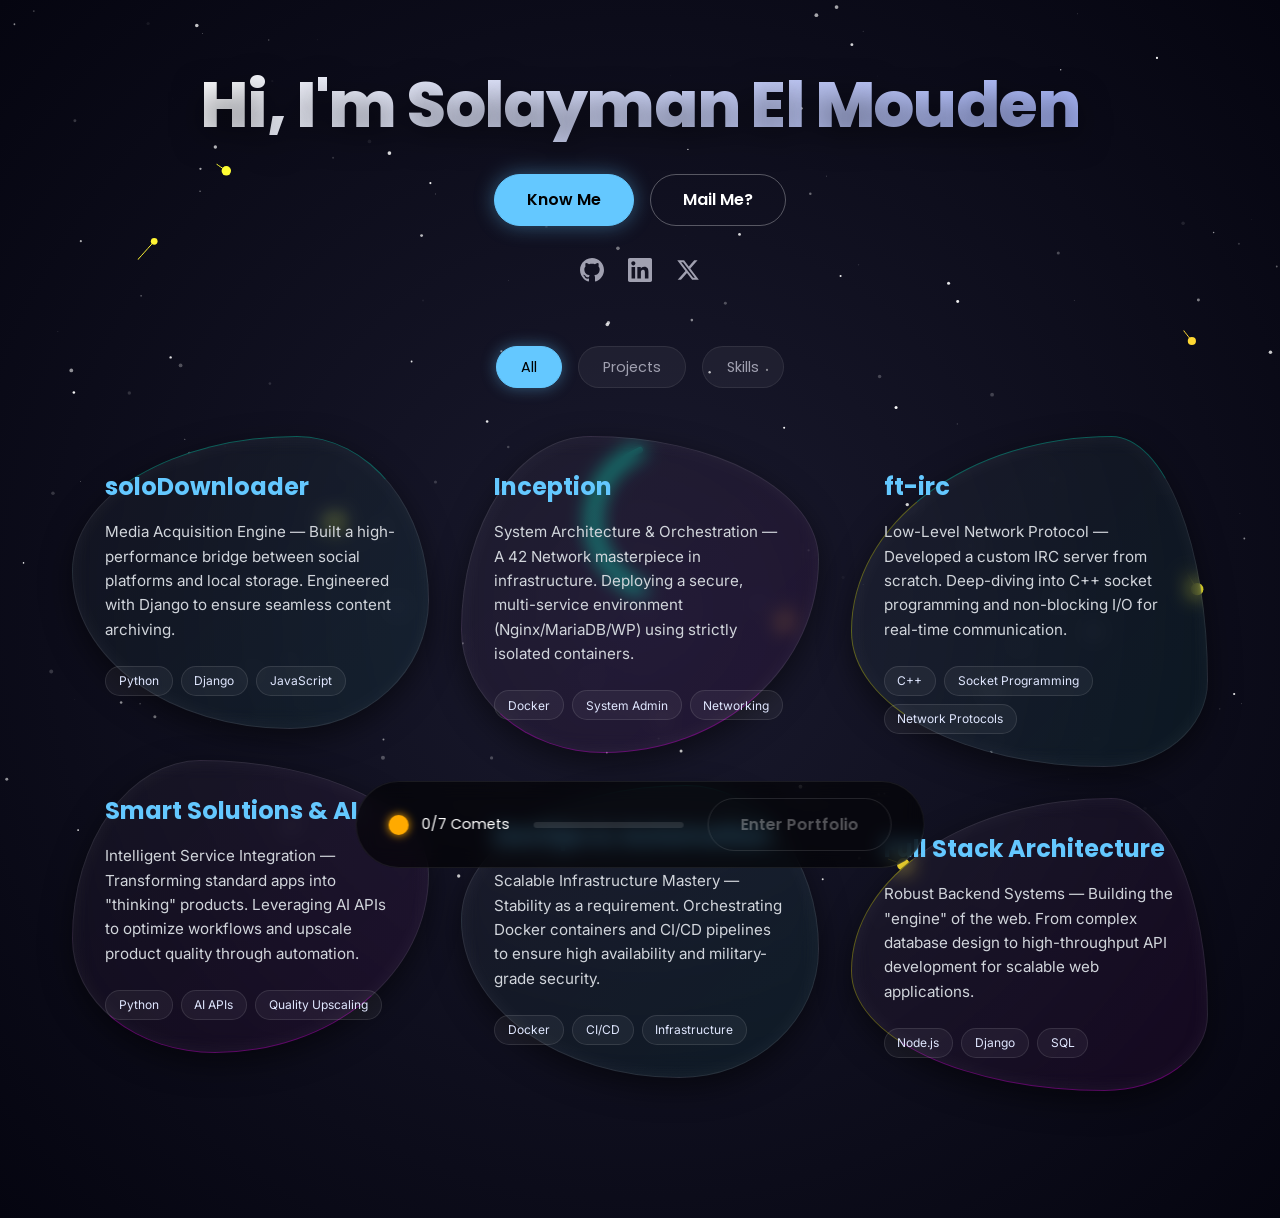
==== index.html @ d53e5908 "feat: gateway page with snake game, Web3Forms contact, and project/skill cards" ====
<!DOCTYPE html>
<html lang="en">

<head>
    <meta charset="UTF-8">
    <meta name="viewport" content="width=device-width, initial-scale=1.0">
    <title>Solacode | Creative Developer</title>
    <link rel="preconnect" href="https://fonts.googleapis.com">
    <link rel="preconnect" href="https://fonts.gstatic.com" crossorigin>
    <link
        href="https://fonts.googleapis.com/css2?family=Inter:wght@300;400;600&family=Poppins:wght@500;700;800&display=swap"
        rel="stylesheet">
    <link rel="stylesheet" href="styles.css">
</head>

<body>

    <canvas id="game-canvas"></canvas>

    <div id="ui-layer">
        <header>
            <h1>Hi, I'm Solayman El Mouden</h1>

            <div class="header-actions">
                <a href="#" class="btn btn-primary" id="know-me-btn">Know Me</a>
                <a href="#" class="btn btn-secondary" id="mail-me-btn">Mail Me?</a>
            </div>

            <div class="social-links">
                <!-- GitHub -->
                <a href="https://github.com/solacode-SC" class="social-icon" aria-label="GitHub" target="_blank"
                    rel="noopener noreferrer">
                    <svg fill="currentColor" viewBox="0 0 24 24" width="24" height="24">
                        <path
                            d="M12 0c-6.626 0-12 5.373-12 12 0 5.302 3.438 9.8 8.207 11.387.599.111.793-.261.793-.577v-2.234c-3.338.726-4.033-1.416-4.033-1.416-.546-1.387-1.333-1.756-1.333-1.756-1.089-.745.083-.729.083-.729 1.205.084 1.839 1.237 1.839 1.237 1.07 1.834 2.807 1.304 3.492.997.107-.775.418-1.305.762-1.604-2.665-.305-5.467-1.334-5.467-5.931 0-1.311.469-2.381 1.236-3.221-.124-.303-.535-1.524.117-3.176 0 0 1.008-.322 3.301 1.23.957-.266 1.983-.399 3.003-.404 1.02.005 2.047.138 3.006.404 2.291-1.552 3.297-1.23 3.297-1.23.653 1.653.242 2.874.118 3.176.77.84 1.235 1.911 1.235 3.221 0 4.609-2.807 5.624-5.479 5.921.43.372.823 1.102.823 2.222v3.293c0 .319.192.694.801.576 4.765-1.589 8.199-6.086 8.199-11.386 0-6.627-5.373-12-12-12z" />
                    </svg>
                </a>
                <!-- LinkedIn -->
                <a href="https://www.linkedin.com/in/solayman-elmouden/" class="social-icon" aria-label="LinkedIn"
                    target="_blank" rel="noopener noreferrer">
                    <svg fill="currentColor" viewBox="0 0 24 24" width="24" height="24">
                        <path
                            d="M20.447 20.452h-3.554v-5.569c0-1.328-.027-3.037-1.852-3.037-1.853 0-2.136 1.445-2.136 2.939v5.667H9.351V9h3.414v1.561h.046c.477-.9 1.637-1.85 3.37-1.85 3.601 0 4.267 2.37 4.267 5.455v6.286zM5.337 7.433c-1.144 0-2.063-.926-2.063-2.065 0-1.138.92-2.063 2.063-2.063 1.14 0 2.064.925 2.064 2.063 0 1.139-.925 2.065-2.064 2.065zm1.782 13.019H3.555V9h3.564v11.452zM22.225 0H1.771C.792 0 0 .774 0 1.729v20.542C0 23.227.792 24 1.771 24h20.451C23.2 24 24 23.227 24 22.271V1.729C24 .774 23.2 0 22.222 0h.003z" />
                    </svg>
                </a>
                <!-- Twitter / X -->
                <a href="https://x.com/solacode_SC" class="social-icon" aria-label="Twitter" target="_blank"
                    rel="noopener noreferrer">
                    <svg fill="currentColor" viewBox="0 0 24 24" width="24" height="24">
                        <path
                            d="M18.244 2.25h3.308l-7.227 8.26 8.502 11.24H16.17l-5.214-6.817L4.99 21.75H1.68l7.73-8.835L1.254 2.25H8.08l4.713 6.231zm-1.161 17.52h1.833L7.084 4.126H5.117z" />
                    </svg>
                </a>
            </div>
        </header>

        <div class="filter-container">
            <button class="filter-btn active" data-filter="all">All</button>
            <button class="filter-btn" data-filter="project">Projects</button>
            <button class="filter-btn" data-filter="skill">Skills</button>
        </div>

        <div class="grid-container" id="card-grid">
            <!-- Projects -->
            <div class="glass-card" data-category="project">
                <h3 class="card-title">soloDownloader</h3>
                <p class="card-text">Media Acquisition Engine — Built a high-performance bridge between social platforms
                    and local storage. Engineered with Django to ensure seamless content archiving.</p>
                <div class="tags">
                    <span class="tag">Python</span>
                    <span class="tag">Django</span>
                    <span class="tag">JavaScript</span>
                </div>
            </div>

            <div class="glass-card" data-category="project">
                <h3 class="card-title">Inception</h3>
                <p class="card-text">System Architecture & Orchestration — A 42 Network masterpiece in infrastructure.
                    Deploying a secure, multi-service environment (Nginx/MariaDB/WP) using strictly isolated
                    containers.</p>
                <div class="tags">
                    <span class="tag">Docker</span>
                    <span class="tag">System Admin</span>
                    <span class="tag">Networking</span>
                </div>
            </div>

            <div class="glass-card" data-category="project">
                <h3 class="card-title">ft-irc</h3>
                <p class="card-text">Low-Level Network Protocol — Developed a custom IRC server from scratch.
                    Deep-diving into C++ socket programming and non-blocking I/O for real-time communication.</p>
                <div class="tags">
                    <span class="tag">C++</span>
                    <span class="tag">Socket Programming</span>
                    <span class="tag">Network Protocols</span>
                </div>
            </div>

            <!-- Skills -->
            <div class="glass-card" data-category="skill">
                <h3 class="card-title">Smart Solutions & AI</h3>
                <p class="card-text">Intelligent Service Integration — Transforming standard apps into "thinking"
                    products. Leveraging AI APIs to optimize workflows and upscale product quality through
                    automation.</p>
                <div class="tags">
                    <span class="tag">Python</span>
                    <span class="tag">AI APIs</span>
                    <span class="tag">Quality Upscaling</span>
                </div>
            </div>

            <div class="glass-card" data-category="skill">
                <h3 class="card-title">DevOps & Automation</h3>
                <p class="card-text">Scalable Infrastructure Mastery — Stability as a requirement. Orchestrating Docker
                    containers and CI/CD pipelines to ensure high availability and military-grade security.</p>
                <div class="tags">
                    <span class="tag">Docker</span>
                    <span class="tag">CI/CD</span>
                    <span class="tag">Infrastructure</span>
                </div>
            </div>

            <div class="glass-card" data-category="skill">
                <h3 class="card-title">Full Stack Architecture</h3>
                <p class="card-text">Robust Backend Systems — Building the "engine" of the web. From complex database
                    design to high-throughput API development for scalable web applications.</p>
                <div class="tags">
                    <span class="tag">Node.js</span>
                    <span class="tag">Django</span>
                    <span class="tag">SQL</span>
                </div>
            </div>
        </div>

        <div class="hud-container">
            <div class="progress-info">
                <div class="comet-icon"></div>
                <span id="score-text">0/7 Comets</span>
            </div>
            <div class="progress-bar">
                <div class="progress-fill" id="progress-fill"></div>
            </div>
            <a href="/home/solacode/Desktop/Projects/solacode/v1.0/index.html" class="cta-btn" id="cta-btn">Enter
                Portfolio</a>
        </div>
    </div>

    <!-- Know Me Modal -->
    <div class="modal-overlay" id="know-me-modal">
        <div class="modal-content">
            <div class="modal-traveler"></div>
            <button class="modal-close" id="close-modal">&times;</button>
            <div class="modal-header">
                <div class="modal-subtitle">student at 1337 school - UM6P</div>
            </div>
            <div class="modal-body">
                <p>Motivated and detail-oriented Software Engineer with experience in low-level systems programming,
                    fullstack development, and AI integration. Skilled at building efficient, scalable applications
                    using C/C++, Python (Django), and React.</p>
                <br>
                <p>Passionate about problem-solving, clean architecture, and continuous learning through hands-on
                    projects.</p>
            </div>
        </div>
    </div>

    <!-- Mail Me Modal -->
    <div class="modal-overlay" id="mail-me-modal">
        <div class="modal-content">
            <button class="modal-close" id="close-mail-modal">&times;</button>
            <div class="modal-header">
                <div class="modal-subtitle">Let's Connect</div>
                <h2 style="margin: 0; font-family: 'Poppins', sans-serif;">Send a Message</h2>
            </div>
            <div class="modal-body">
                <form id="mail-form" action="https://api.web3forms.com/submit" method="POST">
                    <!-- Web3Forms Access Key -->
                    <input type="hidden" name="access_key" value="6ffd6979-2e43-45fa-96e8-d2354f1078e3">

                    <!-- Honeypot Spam Protection -->
                    <input type="checkbox" name="botcheck" class="hidden" style="display: none;">

                    <input type="hidden" name="subject" value="New Portfolio Contact Message">
                    <input type="hidden" name="from_name" value="Solacode Portfolio">

                    <div class="form-group">
                        <label class="form-label">Full Name</label>
                        <input type="text" name="name" class="form-input" placeholder="John Doe" required>
                    </div>
                    <div class="form-group">
                        <label class="form-label">Email Address</label>
                        <input type="email" name="email" class="form-input" placeholder="john@example.com" required>
                    </div>
                    <div class="form-group">
                        <label class="form-label">Purpose</label>
                        <input type="text" name="purpose" class="form-input"
                            placeholder="Project Inquiry / Collaboration" required>
                    </div>
                    <div class="form-group">
                        <label class="form-label">Message</label>
                        <textarea name="message" class="form-textarea" placeholder="Write your message here..."
                            required></textarea>
                    </div>
                    <button type="submit" class="send-btn">Send Message 🚀</button>
                </form>
            </div>
        </div>
    </div>

    <!-- Thank You Toast -->
    <div class="thank-toast" id="thank-toast">
        <div class="thank-toast-icon">✨</div>
        <div class="thank-toast-text">
            <strong>Thanks for connecting!</strong>
            <span>I'll get back to you soon.</span>
        </div>
    </div>

    <script src="app.js"></script>
</body>

</html>
---- styles.css ----
/* ===== Design Tokens ===== */
:root {
    --bg-dark: #050510;
    --bg-gradient: radial-gradient(circle at 50% 50%, #1a1a2e 0%, #050510 100%);
    --glass-bg: rgba(255, 255, 255, 0.03);
    --glass-border: rgba(255, 255, 255, 0.08);
    --glass-blur: 12px;
    --text-main: #ffffff;
    --text-muted: #a0a0b0;
    --accent-glow: rgba(100, 200, 255, 0.4);
    --accent-color: #64c8ff;
    --snake-color: #00ffcc;
    --comet-color: #ffaa00;
}

/* ===== Reset ===== */
* {
    margin: 0;
    padding: 0;
    box-sizing: border-box;
}

/* Hide scrollbar across all browsers */
html {
    scrollbar-width: none;
    -ms-overflow-style: none;
}

html::-webkit-scrollbar {
    display: none;
}

body {
    font-family: 'Inter', sans-serif;
    background: var(--bg-dark);
    background-image: var(--bg-gradient);
    color: var(--text-main);
    overflow-x: hidden;
    min-height: 100vh;
    display: flex;
    flex-direction: column;
    position: relative;
}

/* ===== Canvas Layer ===== */
#game-canvas {
    position: fixed;
    top: 0;
    left: 0;
    width: 100%;
    height: 100%;
    z-index: 0;
    pointer-events: none;
}

/* ===== UI Layer ===== */
#ui-layer {
    position: relative;
    z-index: 10;
    width: 100%;
    max-width: 1200px;
    margin: 0 auto;
    padding: 2rem;
    display: flex;
    flex-direction: column;
    align-items: center;
    min-height: 100vh;
}

@media (max-width: 1024px) {
    #ui-layer {
        padding: 1.5rem;
    }
}

@media (max-width: 768px) {
    #ui-layer {
        padding: 1.25rem;
    }
}

@media (max-width: 480px) {
    #ui-layer {
        padding: 1rem 0.75rem;
    }
}

/* ===== Header ===== */
header {
    text-align: center;
    margin-top: 4vh;
    margin-bottom: 2rem;
    opacity: 0;
    transform: translateY(-30px);
    animation: fadeInDown 1.2s ease-out forwards;
    display: flex;
    flex-direction: column;
    align-items: center;
    gap: 1.5rem;
    width: 100%;
}

@media (max-width: 768px) {
    header {
        margin-top: 2vh;
        margin-bottom: 1.5rem;
        gap: 1rem;
    }
}

h1 {
    font-family: 'Poppins', sans-serif;
    font-size: clamp(1.75rem, 5vw + 0.5rem, 4rem);
    font-weight: 800;
    letter-spacing: -0.02em;
    background: linear-gradient(135deg, #fff 0%, #a5b4fc 100%);
    background-clip: text;
    -webkit-background-clip: text;
    -webkit-text-fill-color: transparent;
    margin: 0;
    text-shadow: 0 10px 30px rgba(0, 0, 0, 0.5);
    line-height: 1.15;
    padding: 0 0.5rem;
}

/* ===== Header Actions ===== */
.header-actions {
    display: flex;
    gap: 1rem;
    margin-top: 0.5rem;
    width: 100%;
    max-width: 500px;
    justify-content: center;
}

@media (max-width: 768px) {
    .header-actions {
        flex-direction: column;
        gap: 0.8rem;
        max-width: 320px;
        width: 100%;
        padding: 0;
    }
}

@media (max-width: 480px) {
    .header-actions {
        max-width: 280px;
    }
}

/* ===== Buttons ===== */
.btn {
    padding: 0.8rem 2rem;
    border-radius: 30px;
    font-family: 'Poppins', sans-serif;
    font-weight: 600;
    text-decoration: none;
    transition: all 0.2s ease;
    font-size: 1rem;
    display: inline-block;
    text-align: center;
}

@media (max-width: 768px) {
    .btn {
        width: 100%;
        padding: 1rem 1.5rem;
        font-size: 0.95rem;
        min-height: 48px;
    }
}

@media (max-width: 480px) {
    .btn {
        padding: 0.9rem 1.2rem;
        font-size: 0.9rem;
    }
}

.btn-primary {
    background: var(--accent-color);
    color: #000;
    border: 1px solid var(--accent-color);
    box-shadow: 0 0 20px var(--accent-glow);
}

.btn-primary:hover {
    transform: translateY(-3px);
    box-shadow: 0 0 30px var(--accent-glow);
}

.btn-secondary {
    background: transparent;
    color: #fff;
    border: 1px solid rgba(255, 255, 255, 0.3);
}

.btn-secondary:hover {
    background: rgba(255, 255, 255, 0.1);
    border-color: #fff;
    transform: translateY(-3px);
}

/* ===== Social Links ===== */
.social-links {
    display: flex;
    gap: 1.5rem;
    margin-top: 0.5rem;
    justify-content: center;
}

.social-icon {
    color: var(--text-muted);
    transition: all 0.2s ease;
    width: 24px;
    height: 24px;
    display: flex;
    align-items: center;
    justify-content: center;
}

@media (max-width: 768px) {
    .social-links {
        gap: 2rem;
        margin-top: 0.8rem;
    }

    .social-icon {
        width: 28px;
        height: 28px;
        padding: 6px;
    }

    .social-icon svg {
        width: 28px;
        height: 28px;
    }
}

@media (max-width: 480px) {
    .social-links {
        gap: 2.5rem;
    }
}

.social-icon:hover {
    color: var(--accent-color);
    transform: scale(1.2);
    filter: drop-shadow(0 0 8px var(--accent-glow));
}

/* ===== Filter Buttons ===== */
.filter-container {
    display: flex;
    gap: 1rem;
    margin-bottom: 3rem;
    opacity: 0;
    animation: fadeIn 1s ease-out 0.5s forwards;
    margin-top: 2rem;
    justify-content: center;
    flex-wrap: wrap;
    width: 100%;
}

@media (max-width: 768px) {
    .filter-container {
        margin-top: 1.5rem;
        margin-bottom: 2rem;
        gap: 0.6rem;
        padding: 0;
    }
}

@media (max-width: 480px) {
    .filter-container {
        margin-top: 1rem;
        margin-bottom: 1.5rem;
        gap: 0.5rem;
    }
}

.filter-btn {
    background: rgba(255, 255, 255, 0.05);
    border: 1px solid var(--glass-border);
    color: var(--text-muted);
    padding: 0.6rem 1.5rem;
    border-radius: 30px;
    font-family: 'Poppins', sans-serif;
    font-size: 0.9rem;
    cursor: pointer;
    transition: all 0.2s ease;
    backdrop-filter: blur(5px);
}

@media (max-width: 768px) {
    .filter-btn {
        padding: 0.65rem 1.6rem;
        font-size: 0.85rem;
        min-width: 85px;
        flex: 1;
        min-height: 44px;
    }
}

@media (max-width: 480px) {
    .filter-btn {
        padding: 0.6rem 1.2rem;
        font-size: 0.82rem;
    }
}

.filter-btn:hover {
    background: rgba(255, 255, 255, 0.1);
    color: #fff;
}

.filter-btn.active {
    background: var(--accent-color);
    color: #000;
    border-color: var(--accent-color);
    box-shadow: 0 0 15px var(--accent-glow);
}

/* ===== Grid / Masonry ===== */
.grid-container {
    position: relative;
    width: 100%;
    margin-bottom: 6rem;
    min-height: 0;
    transition: height 0.15s ease;
}

@media (max-width: 768px) {
    .grid-container {
        margin-bottom: 5rem;
    }
}

@media (max-width: 480px) {
    .grid-container {
        margin-bottom: 4.5rem;
    }
}

/* ===== Glass Cards ===== */
.glass-card {
    background: rgba(255, 255, 255, 0.03);
    backdrop-filter: blur(10px);
    -webkit-backdrop-filter: blur(10px);
    border: 1px solid rgba(255, 255, 255, 0.1);
    padding: 2rem;
    position: absolute;
    top: 0;
    left: 0;
    transition:
        top 0.12s cubic-bezier(0.2, 0.8, 0.2, 1),
        left 0.12s cubic-bezier(0.2, 0.8, 0.2, 1),
        opacity 0.1s ease,
        filter 0.1s ease;
    overflow: visible;
    opacity: 0;
    filter: blur(10px);
    border-radius: 30% 70% 70% 30% / 30% 30% 70% 70%;
    box-shadow:
        0 10px 30px rgba(0, 0, 0, 0.5),
        inset 0 0 20px rgba(255, 255, 255, 0.05);
}

.glass-card.hidden {
    display: none !important;
}

.glass-card.visible {
    opacity: 1;
    filter: blur(0);
    animation: dance 3s ease-in-out infinite alternate;
}

/* Strange Variations */
.glass-card:nth-child(odd) {
    border-radius: 63% 37% 39% 61% / 46% 56% 44% 54%;
    border-top: 1px solid rgba(0, 255, 204, 0.3);
    background: linear-gradient(135deg, rgba(255, 255, 255, 0.03), rgba(0, 255, 204, 0.05));
}

.glass-card:nth-child(even) {
    border-radius: 36% 64% 60% 40% / 61% 39% 61% 39%;
    border-bottom: 1px solid rgba(255, 0, 255, 0.3);
    background: linear-gradient(135deg, rgba(255, 255, 255, 0.03), rgba(255, 0, 255, 0.05));
}

.glass-card:nth-child(3n) {
    border-radius: 73% 27% 29% 71% / 59% 74% 26% 41%;
    border-left: 1px solid rgba(255, 255, 0, 0.3);
}

/* Card Hover */
.glass-card:hover {
    z-index: 100 !important;
    background: rgba(255, 255, 255, 0.15);
    box-shadow:
        0 20px 40px rgba(0, 0, 0, 0.4),
        0 0 30px rgba(100, 200, 255, 0.2),
        inset 0 0 20px rgba(255, 255, 255, 0.1);
    transform: translateY(-10px) scale(1.02);
    cursor: pointer;
}

.glass-card:hover .card-title {
    color: #fff;
    text-shadow: 0 0 10px var(--accent-color);
}

@media (max-width: 768px) {
    .glass-card {
        padding: 1.5rem;
    }
}

@media (max-width: 480px) {
    .glass-card {
        padding: 1.25rem;
    }
}

/* ===== Card Content ===== */
.card-title {
    font-family: 'Poppins', sans-serif;
    font-size: 1.5rem;
    margin-bottom: 1rem;
    color: var(--accent-color);
}

@media (max-width: 768px) {
    .card-title {
        font-size: 1.25rem;
        margin-bottom: 0.75rem;
    }
}

@media (max-width: 480px) {
    .card-title {
        font-size: 1.15rem;
    }
}

.card-text {
    font-size: 0.95rem;
    line-height: 1.6;
    color: #d1d5db;
    margin-bottom: 1.5rem;
}

@media (max-width: 768px) {
    .card-text {
        font-size: 0.9rem;
        line-height: 1.55;
        margin-bottom: 1.2rem;
    }
}

@media (max-width: 480px) {
    .card-text {
        font-size: 0.85rem;
        line-height: 1.5;
        margin-bottom: 1rem;
    }
}

/* ===== Tags ===== */
.tags {
    display: flex;
    flex-wrap: wrap;
    gap: 0.5rem;
}

.tag {
    font-size: 0.75rem;
    padding: 0.4rem 0.8rem;
    border-radius: 50px;
    background: rgba(255, 255, 255, 0.05);
    border: 1px solid rgba(255, 255, 255, 0.1);
    color: #e0e7ff;
    transition: 0.2s;
}

.tag:hover {
    background: rgba(100, 200, 255, 0.15);
    border-color: var(--accent-color);
}

@media (max-width: 480px) {
    .tag {
        font-size: 0.7rem;
        padding: 0.35rem 0.7rem;
    }
}

/* ===== HUD / Progress Bar ===== */
.hud-container {
    position: fixed;
    bottom: 2rem;
    left: 50%;
    transform: translateX(-50%);
    background: rgba(0, 0, 0, 0.6);
    backdrop-filter: blur(10px);
    padding: 1rem 2rem;
    border-radius: 50px;
    border: 1px solid var(--glass-border);
    display: flex;
    align-items: center;
    gap: 1.5rem;
    z-index: 100;
    transition: all 0.3s ease;
    opacity: 0;
    animation: fadeIn 1s ease-out 1s forwards;
}

@media (max-width: 768px) {
    .hud-container {
        width: calc(100% - 2rem);
        max-width: 100%;
        padding: 0.7rem 1.1rem;
        bottom: 1rem;
        gap: 0.7rem;
        justify-content: space-between;
        border-radius: 40px;
        left: 1rem;
        right: 1rem;
        transform: none;
    }
}

@media (max-width: 480px) {
    .hud-container {
        padding: 0.6rem 0.9rem;
        gap: 0.5rem;
        bottom: 0.75rem;
        left: 0.75rem;
        right: 0.75rem;
        width: calc(100% - 1.5rem);
        border-radius: 30px;
    }
}

@media (max-width: 360px) {
    .hud-container {
        padding: 0.5rem 0.75rem;
        gap: 0.4rem;
        bottom: 0.5rem;
        left: 0.5rem;
        right: 0.5rem;
        width: calc(100% - 1rem);
    }
}

.progress-info {
    display: flex;
    align-items: center;
    gap: 0.8rem;
    font-family: 'Poppins', sans-serif;
    font-size: 0.9rem;
    color: var(--text-main);
    white-space: nowrap;
}

@media (max-width: 768px) {
    .progress-info {
        font-size: 0.8rem;
        gap: 0.5rem;
    }
}

@media (max-width: 480px) {
    .progress-info {
        font-size: 0.75rem;
        gap: 0.4rem;
    }
}

@media (max-width: 360px) {
    .progress-info {
        font-size: 0.7rem;
        gap: 0.35rem;
    }
}

.comet-icon {
    width: 20px;
    height: 20px;
    background: var(--comet-color);
    border-radius: 50%;
    box-shadow: 0 0 10px var(--comet-color);
    animation: pulse 2s infinite;
    flex-shrink: 0;
}

@media (max-width: 768px) {
    .comet-icon {
        width: 16px;
        height: 16px;
    }
}

@media (max-width: 480px) {
    .comet-icon {
        width: 14px;
        height: 14px;
    }
}

@media (max-width: 360px) {
    .comet-icon {
        width: 12px;
        height: 12px;
    }
}

.progress-bar {
    width: 150px;
    height: 6px;
    background: rgba(255, 255, 255, 0.1);
    border-radius: 10px;
    overflow: hidden;
    flex-shrink: 0;
}

@media (max-width: 768px) {
    .progress-bar {
        width: 90px;
        height: 5px;
    }
}

@media (max-width: 480px) {
    .progress-bar {
        width: 70px;
        height: 4px;
    }
}

@media (max-width: 360px) {
    .progress-bar {
        width: 55px;
        height: 4px;
    }
}

.progress-fill {
    height: 100%;
    width: 0%;
    background: linear-gradient(90deg, var(--snake-color), var(--accent-color));
    transition: width 0.5s cubic-bezier(0.4, 0, 0.2, 1);
    box-shadow: 0 0 10px var(--snake-color);
}

/* ===== CTA Button ===== */
.cta-btn {
    padding: 0.8rem 2rem;
    border-radius: 30px;
    background: transparent;
    border: 1px solid rgba(255, 255, 255, 0.2);
    color: rgba(255, 255, 255, 0.5);
    font-family: 'Poppins', sans-serif;
    font-weight: 600;
    cursor: not-allowed;
    transition: all 0.2s ease;
    text-decoration: none;
    opacity: 0.6;
    pointer-events: none;
    white-space: nowrap;
    flex-shrink: 0;
}

@media (max-width: 768px) {
    .cta-btn {
        padding: 0.6rem 1.2rem;
        font-size: 0.8rem;
        border-radius: 25px;
    }
}

@media (max-width: 480px) {
    .cta-btn {
        padding: 0.5rem 1rem;
        font-size: 0.75rem;
        border-radius: 22px;
        letter-spacing: 0.02em;
    }
}

@media (max-width: 360px) {
    .cta-btn {
        padding: 0.45rem 0.8rem;
        font-size: 0.7rem;
    }
}

.cta-btn.active {
    background: var(--accent-color);
    color: #000;
    border-color: var(--accent-color);
    box-shadow: 0 0 20px var(--accent-glow);
    cursor: pointer;
    opacity: 1;
    pointer-events: auto;
    animation: shake 0.5s ease-in-out;
}

.cta-btn.active:hover {
    transform: scale(1.05);
    box-shadow: 0 0 30px var(--accent-glow);
}

/* ===== Animations ===== */
@keyframes fadeInDown {
    from {
        opacity: 0;
        transform: translateY(-30px);
    }
    to {
        opacity: 1;
        transform: translateY(0);
    }
}

@keyframes fadeIn {
    from { opacity: 0; }
    to { opacity: 1; }
}

@keyframes dance {
    0%   { transform: translateY(0); }
    100% { transform: translateY(-15px); }
}

@keyframes pulse {
    0%   { transform: scale(1);   opacity: 1; }
    50%  { transform: scale(1.2); opacity: 0.8; }
    100% { transform: scale(1);   opacity: 1; }
}

@keyframes shake {
    0%, 100%            { transform: translateX(0); }
    10%, 30%, 50%, 70%, 90% { transform: translateX(-2px); }
    20%, 40%, 60%, 80%      { transform: translateX(2px); }
}

/* ===== Modal ===== */
.modal-overlay {
    position: fixed;
    top: 0;
    left: 0;
    width: 100%;
    height: 100%;
    background: rgba(0, 0, 0, 0.7);
    backdrop-filter: blur(5px);
    z-index: 1000;
    display: flex;
    justify-content: center;
    align-items: center;
    opacity: 0;
    pointer-events: none;
    transition: opacity 0.2s ease;
}

.modal-overlay.active {
    opacity: 1;
    pointer-events: auto;
}

.modal-content {
    background: rgba(10, 10, 20, 0.85);
    backdrop-filter: blur(25px);
    -webkit-backdrop-filter: blur(25px);
    border: 1px solid rgba(100, 200, 255, 0.3);
    border-radius: 24px;
    padding: 2.5rem;
    max-width: 600px;
    width: 90%;
    position: relative;
    transform: scale(0.9);
    transition: transform 0.2s cubic-bezier(0.175, 0.885, 0.32, 1.27);
    box-shadow:
        0 0 40px rgba(0, 0, 0, 0.8),
        inset 0 0 20px rgba(100, 200, 255, 0.1);
}

.modal-overlay.active .modal-content {
    transform: scale(1);
}

.modal-close {
    position: absolute;
    top: 1rem;
    right: 1rem;
    background: transparent;
    border: none;
    color: var(--text-muted);
    font-size: 1.5rem;
    cursor: pointer;
    transition: color 0.2s ease;
}

.modal-close:hover {
    color: var(--accent-color);
}

.modal-header {
    margin-bottom: 1.5rem;
    text-align: center;
}

.modal-subtitle {
    font-family: 'Poppins', sans-serif;
    font-size: 1.1rem;
    color: var(--accent-color);
    margin-bottom: 0.5rem;
    font-weight: 600;
    text-transform: uppercase;
    letter-spacing: 2px;
    text-shadow: 0 0 10px var(--accent-glow);
}

.modal-body {
    font-size: 1rem;
    line-height: 1.7;
    color: #e0e0e0;
    text-align: center;
}

@media (max-width: 768px) {
    .modal-content {
        padding: 2rem 1.5rem;
        width: 92%;
        border-radius: 18px;
    }

    .modal-subtitle {
        font-size: 0.95rem;
    }

    .modal-body {
        font-size: 0.92rem;
        line-height: 1.65;
    }
}

@media (max-width: 480px) {
    .modal-content {
        padding: 1.5rem 1.25rem;
        width: 95%;
        border-radius: 16px;
    }

    .modal-subtitle {
        font-size: 0.85rem;
        letter-spacing: 1.5px;
    }

    .modal-body {
        font-size: 0.85rem;
        line-height: 1.6;
    }

    .form-input,
    .form-textarea {
        padding: 0.75rem;
        font-size: 0.9rem;
        border-radius: 8px;
    }

    .form-label {
        font-size: 0.82rem;
    }

    .form-group {
        margin-bottom: 1.2rem;
    }

    .send-btn {
        padding: 0.85rem;
        font-size: 0.9rem;
    }
}

/* ===== Form ===== */
.form-group {
    margin-bottom: 1.5rem;
    text-align: left;
}

.form-label {
    display: block;
    margin-bottom: 0.5rem;
    color: var(--accent-color);
    font-size: 0.9rem;
    font-family: 'Poppins', sans-serif;
}

.form-input,
.form-textarea {
    width: 100%;
    padding: 0.8rem;
    background: rgba(255, 255, 255, 0.05);
    border: 1px solid rgba(255, 255, 255, 0.1);
    border-radius: 10px;
    color: #fff;
    font-family: 'Inter', sans-serif;
    transition: all 0.2s ease;
}

.form-input:focus,
.form-textarea:focus {
    outline: none;
    border-color: var(--accent-color);
    background: rgba(255, 255, 255, 0.1);
    box-shadow: 0 0 15px rgba(100, 200, 255, 0.2);
}

.form-textarea {
    resize: vertical;
    min-height: 100px;
}

.send-btn {
    width: 100%;
    padding: 1rem;
    background: linear-gradient(90deg, var(--accent-color), var(--snake-color));
    border: none;
    border-radius: 30px;
    color: #000;
    font-weight: 700;
    font-family: 'Poppins', sans-serif;
    cursor: pointer;
    transition: all 0.3s ease;
    text-transform: uppercase;
    letter-spacing: 1px;
}

.send-btn:hover {
    transform: translateY(-3px);
    box-shadow: 0 0 30px var(--accent-glow);
}

/* ===== Modal Traveler (Ball) ===== */
.modal-traveler {
    position: absolute;
    width: 15px;
    height: 15px;
    background: var(--accent-color);
    border-radius: 50%;
    box-shadow: 0 0 20px var(--accent-color), 0 0 40px var(--accent-color);
    z-index: 20;
    pointer-events: none;
    transition: border-radius 0.5s ease, transform 0.5s ease, background-color 0.5s ease;
}

/* ===== Thank You Toast ===== */
.thank-toast {
    position: fixed;
    top: 2rem;
    right: 2rem;
    background: rgba(10, 10, 25, 0.9);
    backdrop-filter: blur(20px);
    -webkit-backdrop-filter: blur(20px);
    border: 1px solid rgba(0, 255, 204, 0.4);
    border-radius: 16px;
    padding: 1.2rem 1.8rem;
    display: flex;
    align-items: center;
    gap: 1rem;
    z-index: 2000;
    opacity: 0;
    transform: translateX(120%);
    transition: all 0.5s cubic-bezier(0.175, 0.885, 0.32, 1.275);
    pointer-events: none;
    box-shadow:
        0 10px 40px rgba(0, 0, 0, 0.6),
        0 0 20px rgba(0, 255, 204, 0.15);
}

.thank-toast.show {
    opacity: 1;
    transform: translateX(0);
    pointer-events: auto;
}

.thank-toast-icon {
    font-size: 1.8rem;
    line-height: 1;
    animation: pulse 2s infinite;
}

.thank-toast-text {
    display: flex;
    flex-direction: column;
    gap: 0.2rem;
}

.thank-toast-text strong {
    font-family: 'Poppins', sans-serif;
    font-size: 1rem;
    color: var(--snake-color);
    text-shadow: 0 0 10px rgba(0, 255, 204, 0.4);
}

.thank-toast-text span {
    font-size: 0.85rem;
    color: var(--text-muted);
}

@media (max-width: 480px) {
    .thank-toast {
        top: 1rem;
        right: 1rem;
        left: 1rem;
        padding: 1rem 1.2rem;
    }
}
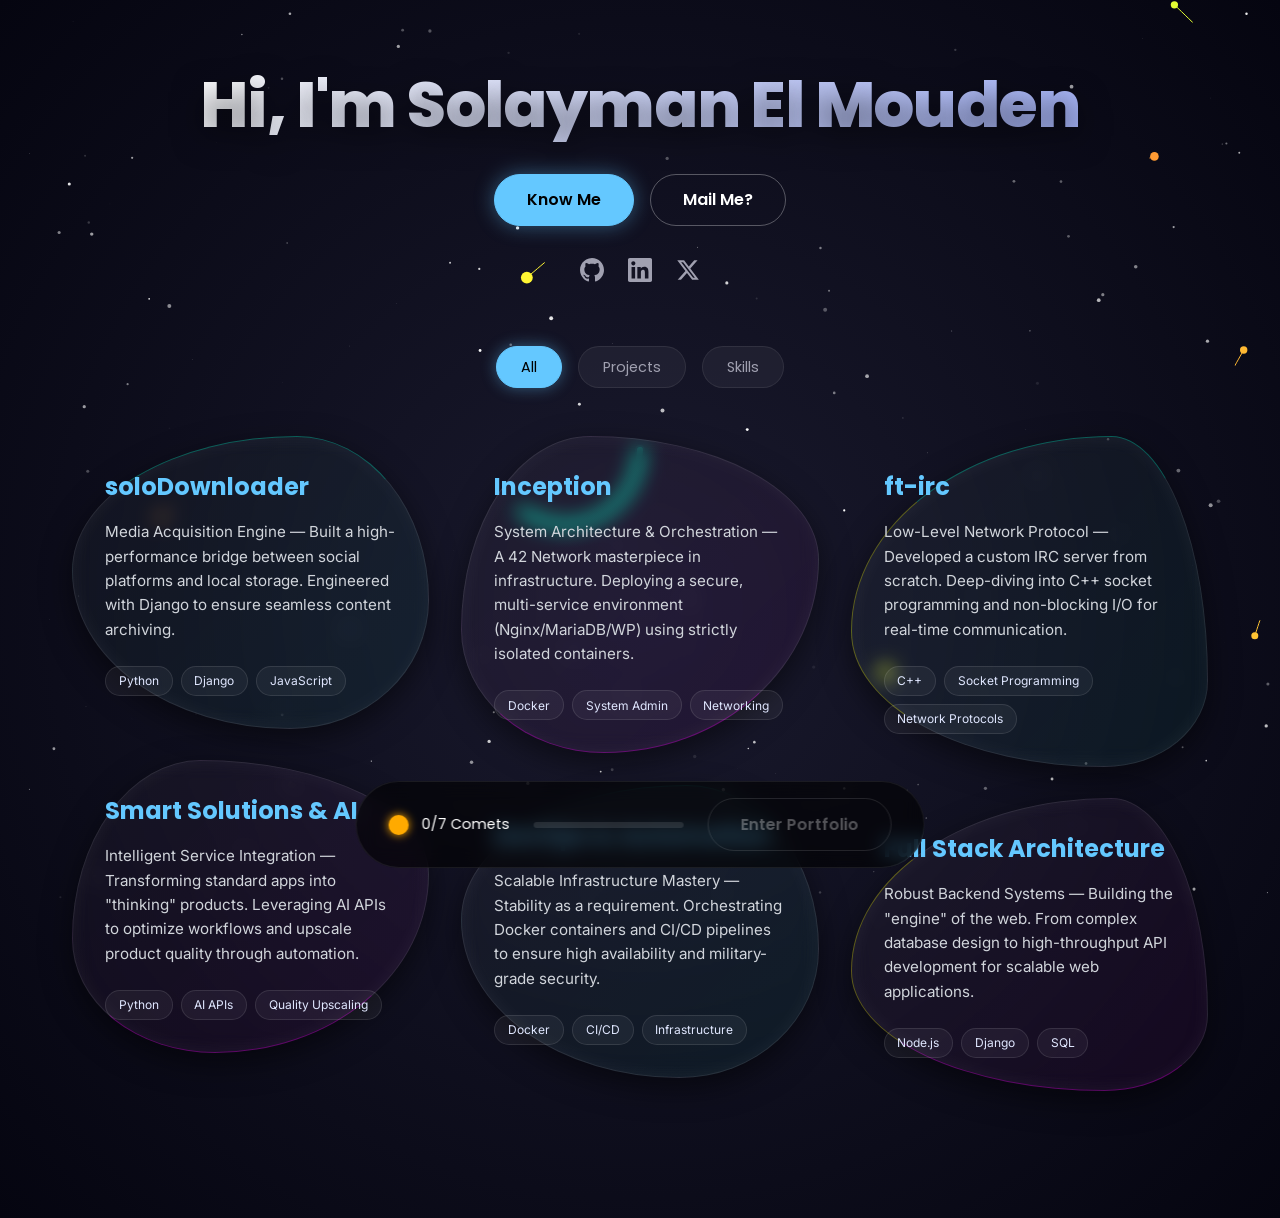
==== commit 2193ff7e: "feat: portfolio not-ready toast with mail redirect on CTA click" ====
--- a/index.html
+++ b/index.html
@@ -207,6 +207,16 @@
         </div>
     </div>
 
+    <!-- Portfolio Not Ready Toast -->
+    <div class="thank-toast portfolio-toast" id="portfolio-toast">
+        <div class="thank-toast-icon">🚧</div>
+        <div class="thank-toast-text">
+            <strong>Portfolio is cooking!</strong>
+            <span>Not ready yet — I'll let you know when it's live.</span>
+            <span class="toast-hint">Don't forget to <a href="#" id="toast-mail-link">send me a message</a> so I can reach you! ✉️</span>
+        </div>
+    </div>
+
     <!-- Thank You Toast -->
     <div class="thank-toast" id="thank-toast">
         <div class="thank-toast-icon">✨</div>
--- a/styles.css
+++ b/styles.css
@@ -1019,3 +1019,33 @@
         padding: 1rem 1.2rem;
     }
 }
+
+/* ===== Portfolio Toast Extra ===== */
+.portfolio-toast {
+    border-color: rgba(255, 170, 0, 0.4);
+    box-shadow:
+        0 10px 40px rgba(0, 0, 0, 0.6),
+        0 0 20px rgba(255, 170, 0, 0.15);
+}
+
+.portfolio-toast .thank-toast-text strong {
+    color: var(--comet-color);
+    text-shadow: 0 0 10px rgba(255, 170, 0, 0.4);
+}
+
+.toast-hint {
+    font-size: 0.8rem;
+    color: var(--text-muted);
+    margin-top: 0.3rem;
+}
+
+.toast-hint a {
+    color: var(--accent-color);
+    text-decoration: underline;
+    cursor: pointer;
+    transition: color 0.2s ease;
+}
+
+.toast-hint a:hover {
+    color: #fff;
+}
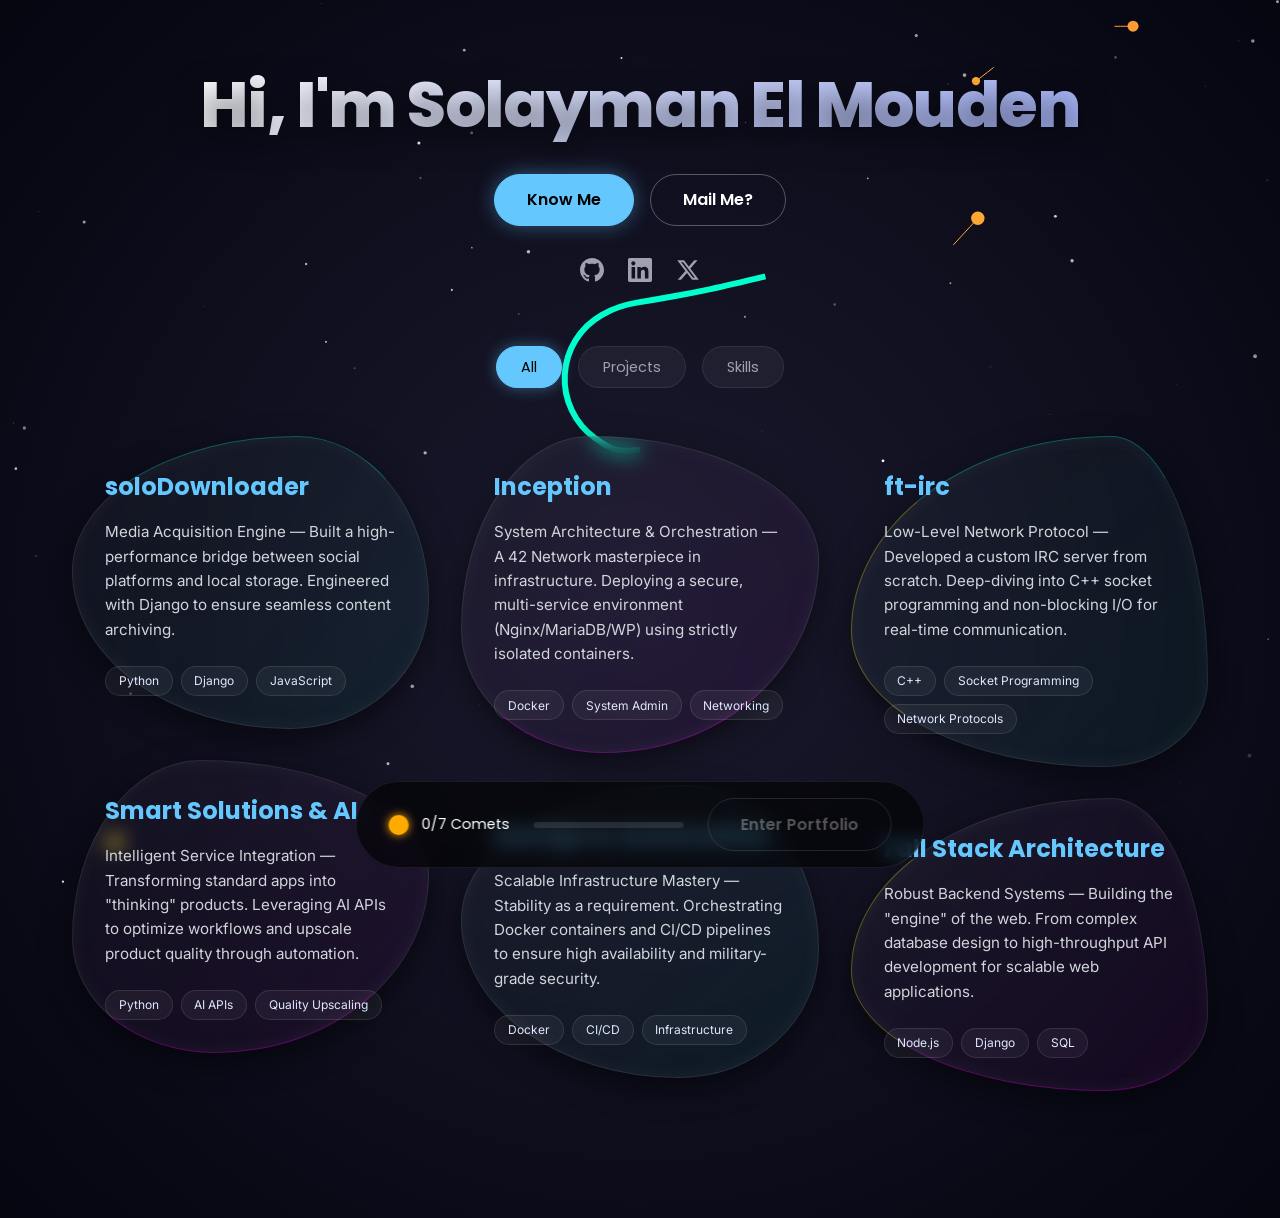
==== commit ea9c8527: "Restore index.html and remove vercel config override" ====
--- a/index.html
+++ b/index.html
@@ -10,7 +10,7 @@
     <link
         href="https://fonts.googleapis.com/css2?family=Inter:wght@300;400;600&family=Poppins:wght@500;700;800&display=swap"
         rel="stylesheet">
-    <link rel="stylesheet" href="styles.css">
+    <link rel="stylesheet" href="style.css">
 </head>
 
 <body>
@@ -140,7 +140,7 @@
             <div class="progress-bar">
                 <div class="progress-fill" id="progress-fill"></div>
             </div>
-            <a href="/home/solacode/Desktop/Projects/solacode/v1.0/index.html" class="cta-btn" id="cta-btn">Enter
+            <a href="pages/main/index.html" class="cta-btn" id="cta-btn">Enter
                 Portfolio</a>
         </div>
     </div>
@@ -226,7 +226,7 @@
         </div>
     </div>
 
-    <script src="app.js"></script>
+    <script src="script.js"></script>
 </body>
 
 </html>
--- a/style.css
+++ b/style.css
@@ -0,0 +1,1051 @@
+/* ===== Design Tokens ===== */
+:root {
+    --bg-dark: #050510;
+    --bg-gradient: radial-gradient(circle at 50% 50%, #1a1a2e 0%, #050510 100%);
+    --glass-bg: rgba(255, 255, 255, 0.03);
+    --glass-border: rgba(255, 255, 255, 0.08);
+    --glass-blur: 12px;
+    --text-main: #ffffff;
+    --text-muted: #a0a0b0;
+    --accent-glow: rgba(100, 200, 255, 0.4);
+    --accent-color: #64c8ff;
+    --snake-color: #00ffcc;
+    --comet-color: #ffaa00;
+}
+
+/* ===== Reset ===== */
+* {
+    margin: 0;
+    padding: 0;
+    box-sizing: border-box;
+}
+
+/* Hide scrollbar across all browsers */
+html {
+    scrollbar-width: none;
+    -ms-overflow-style: none;
+}
+
+html::-webkit-scrollbar {
+    display: none;
+}
+
+body {
+    font-family: 'Inter', sans-serif;
+    background: var(--bg-dark);
+    background-image: var(--bg-gradient);
+    color: var(--text-main);
+    overflow-x: hidden;
+    min-height: 100vh;
+    display: flex;
+    flex-direction: column;
+    position: relative;
+}
+
+/* ===== Canvas Layer ===== */
+#game-canvas {
+    position: fixed;
+    top: 0;
+    left: 0;
+    width: 100%;
+    height: 100%;
+    z-index: 0;
+    pointer-events: none;
+}
+
+/* ===== UI Layer ===== */
+#ui-layer {
+    position: relative;
+    z-index: 10;
+    width: 100%;
+    max-width: 1200px;
+    margin: 0 auto;
+    padding: 2rem;
+    display: flex;
+    flex-direction: column;
+    align-items: center;
+    min-height: 100vh;
+}
+
+@media (max-width: 1024px) {
+    #ui-layer {
+        padding: 1.5rem;
+    }
+}
+
+@media (max-width: 768px) {
+    #ui-layer {
+        padding: 1.25rem;
+    }
+}
+
+@media (max-width: 480px) {
+    #ui-layer {
+        padding: 1rem 0.75rem;
+    }
+}
+
+/* ===== Header ===== */
+header {
+    text-align: center;
+    margin-top: 4vh;
+    margin-bottom: 2rem;
+    opacity: 0;
+    transform: translateY(-30px);
+    animation: fadeInDown 1.2s ease-out forwards;
+    display: flex;
+    flex-direction: column;
+    align-items: center;
+    gap: 1.5rem;
+    width: 100%;
+}
+
+@media (max-width: 768px) {
+    header {
+        margin-top: 2vh;
+        margin-bottom: 1.5rem;
+        gap: 1rem;
+    }
+}
+
+h1 {
+    font-family: 'Poppins', sans-serif;
+    font-size: clamp(1.75rem, 5vw + 0.5rem, 4rem);
+    font-weight: 800;
+    letter-spacing: -0.02em;
+    background: linear-gradient(135deg, #fff 0%, #a5b4fc 100%);
+    background-clip: text;
+    -webkit-background-clip: text;
+    -webkit-text-fill-color: transparent;
+    margin: 0;
+    text-shadow: 0 10px 30px rgba(0, 0, 0, 0.5);
+    line-height: 1.15;
+    padding: 0 0.5rem;
+}
+
+/* ===== Header Actions ===== */
+.header-actions {
+    display: flex;
+    gap: 1rem;
+    margin-top: 0.5rem;
+    width: 100%;
+    max-width: 500px;
+    justify-content: center;
+}
+
+@media (max-width: 768px) {
+    .header-actions {
+        flex-direction: column;
+        gap: 0.8rem;
+        max-width: 320px;
+        width: 100%;
+        padding: 0;
+    }
+}
+
+@media (max-width: 480px) {
+    .header-actions {
+        max-width: 280px;
+    }
+}
+
+/* ===== Buttons ===== */
+.btn {
+    padding: 0.8rem 2rem;
+    border-radius: 30px;
+    font-family: 'Poppins', sans-serif;
+    font-weight: 600;
+    text-decoration: none;
+    transition: all 0.2s ease;
+    font-size: 1rem;
+    display: inline-block;
+    text-align: center;
+}
+
+@media (max-width: 768px) {
+    .btn {
+        width: 100%;
+        padding: 1rem 1.5rem;
+        font-size: 0.95rem;
+        min-height: 48px;
+    }
+}
+
+@media (max-width: 480px) {
+    .btn {
+        padding: 0.9rem 1.2rem;
+        font-size: 0.9rem;
+    }
+}
+
+.btn-primary {
+    background: var(--accent-color);
+    color: #000;
+    border: 1px solid var(--accent-color);
+    box-shadow: 0 0 20px var(--accent-glow);
+}
+
+.btn-primary:hover {
+    transform: translateY(-3px);
+    box-shadow: 0 0 30px var(--accent-glow);
+}
+
+.btn-secondary {
+    background: transparent;
+    color: #fff;
+    border: 1px solid rgba(255, 255, 255, 0.3);
+}
+
+.btn-secondary:hover {
+    background: rgba(255, 255, 255, 0.1);
+    border-color: #fff;
+    transform: translateY(-3px);
+}
+
+/* ===== Social Links ===== */
+.social-links {
+    display: flex;
+    gap: 1.5rem;
+    margin-top: 0.5rem;
+    justify-content: center;
+}
+
+.social-icon {
+    color: var(--text-muted);
+    transition: all 0.2s ease;
+    width: 24px;
+    height: 24px;
+    display: flex;
+    align-items: center;
+    justify-content: center;
+}
+
+@media (max-width: 768px) {
+    .social-links {
+        gap: 2rem;
+        margin-top: 0.8rem;
+    }
+
+    .social-icon {
+        width: 28px;
+        height: 28px;
+        padding: 6px;
+    }
+
+    .social-icon svg {
+        width: 28px;
+        height: 28px;
+    }
+}
+
+@media (max-width: 480px) {
+    .social-links {
+        gap: 2.5rem;
+    }
+}
+
+.social-icon:hover {
+    color: var(--accent-color);
+    transform: scale(1.2);
+    filter: drop-shadow(0 0 8px var(--accent-glow));
+}
+
+/* ===== Filter Buttons ===== */
+.filter-container {
+    display: flex;
+    gap: 1rem;
+    margin-bottom: 3rem;
+    opacity: 0;
+    animation: fadeIn 1s ease-out 0.5s forwards;
+    margin-top: 2rem;
+    justify-content: center;
+    flex-wrap: wrap;
+    width: 100%;
+}
+
+@media (max-width: 768px) {
+    .filter-container {
+        margin-top: 1.5rem;
+        margin-bottom: 2rem;
+        gap: 0.6rem;
+        padding: 0;
+    }
+}
+
+@media (max-width: 480px) {
+    .filter-container {
+        margin-top: 1rem;
+        margin-bottom: 1.5rem;
+        gap: 0.5rem;
+    }
+}
+
+.filter-btn {
+    background: rgba(255, 255, 255, 0.05);
+    border: 1px solid var(--glass-border);
+    color: var(--text-muted);
+    padding: 0.6rem 1.5rem;
+    border-radius: 30px;
+    font-family: 'Poppins', sans-serif;
+    font-size: 0.9rem;
+    cursor: pointer;
+    transition: all 0.2s ease;
+    backdrop-filter: blur(5px);
+}
+
+@media (max-width: 768px) {
+    .filter-btn {
+        padding: 0.65rem 1.6rem;
+        font-size: 0.85rem;
+        min-width: 85px;
+        flex: 1;
+        min-height: 44px;
+    }
+}
+
+@media (max-width: 480px) {
+    .filter-btn {
+        padding: 0.6rem 1.2rem;
+        font-size: 0.82rem;
+    }
+}
+
+.filter-btn:hover {
+    background: rgba(255, 255, 255, 0.1);
+    color: #fff;
+}
+
+.filter-btn.active {
+    background: var(--accent-color);
+    color: #000;
+    border-color: var(--accent-color);
+    box-shadow: 0 0 15px var(--accent-glow);
+}
+
+/* ===== Grid / Masonry ===== */
+.grid-container {
+    position: relative;
+    width: 100%;
+    margin-bottom: 6rem;
+    min-height: 0;
+    transition: height 0.15s ease;
+}
+
+@media (max-width: 768px) {
+    .grid-container {
+        margin-bottom: 5rem;
+    }
+}
+
+@media (max-width: 480px) {
+    .grid-container {
+        margin-bottom: 4.5rem;
+    }
+}
+
+/* ===== Glass Cards ===== */
+.glass-card {
+    background: rgba(255, 255, 255, 0.03);
+    backdrop-filter: blur(10px);
+    -webkit-backdrop-filter: blur(10px);
+    border: 1px solid rgba(255, 255, 255, 0.1);
+    padding: 2rem;
+    position: absolute;
+    top: 0;
+    left: 0;
+    transition:
+        top 0.12s cubic-bezier(0.2, 0.8, 0.2, 1),
+        left 0.12s cubic-bezier(0.2, 0.8, 0.2, 1),
+        opacity 0.1s ease,
+        filter 0.1s ease;
+    overflow: visible;
+    opacity: 0;
+    filter: blur(10px);
+    border-radius: 30% 70% 70% 30% / 30% 30% 70% 70%;
+    box-shadow:
+        0 10px 30px rgba(0, 0, 0, 0.5),
+        inset 0 0 20px rgba(255, 255, 255, 0.05);
+}
+
+.glass-card.hidden {
+    display: none !important;
+}
+
+.glass-card.visible {
+    opacity: 1;
+    filter: blur(0);
+    animation: dance 3s ease-in-out infinite alternate;
+}
+
+/* Strange Variations */
+.glass-card:nth-child(odd) {
+    border-radius: 63% 37% 39% 61% / 46% 56% 44% 54%;
+    border-top: 1px solid rgba(0, 255, 204, 0.3);
+    background: linear-gradient(135deg, rgba(255, 255, 255, 0.03), rgba(0, 255, 204, 0.05));
+}
+
+.glass-card:nth-child(even) {
+    border-radius: 36% 64% 60% 40% / 61% 39% 61% 39%;
+    border-bottom: 1px solid rgba(255, 0, 255, 0.3);
+    background: linear-gradient(135deg, rgba(255, 255, 255, 0.03), rgba(255, 0, 255, 0.05));
+}
+
+.glass-card:nth-child(3n) {
+    border-radius: 73% 27% 29% 71% / 59% 74% 26% 41%;
+    border-left: 1px solid rgba(255, 255, 0, 0.3);
+}
+
+/* Card Hover */
+.glass-card:hover {
+    z-index: 100 !important;
+    background: rgba(255, 255, 255, 0.15);
+    box-shadow:
+        0 20px 40px rgba(0, 0, 0, 0.4),
+        0 0 30px rgba(100, 200, 255, 0.2),
+        inset 0 0 20px rgba(255, 255, 255, 0.1);
+    transform: translateY(-10px) scale(1.02);
+    cursor: pointer;
+}
+
+.glass-card:hover .card-title {
+    color: #fff;
+    text-shadow: 0 0 10px var(--accent-color);
+}
+
+@media (max-width: 768px) {
+    .glass-card {
+        padding: 1.5rem;
+    }
+}
+
+@media (max-width: 480px) {
+    .glass-card {
+        padding: 1.25rem;
+    }
+}
+
+/* ===== Card Content ===== */
+.card-title {
+    font-family: 'Poppins', sans-serif;
+    font-size: 1.5rem;
+    margin-bottom: 1rem;
+    color: var(--accent-color);
+}
+
+@media (max-width: 768px) {
+    .card-title {
+        font-size: 1.25rem;
+        margin-bottom: 0.75rem;
+    }
+}
+
+@media (max-width: 480px) {
+    .card-title {
+        font-size: 1.15rem;
+    }
+}
+
+.card-text {
+    font-size: 0.95rem;
+    line-height: 1.6;
+    color: #d1d5db;
+    margin-bottom: 1.5rem;
+}
+
+@media (max-width: 768px) {
+    .card-text {
+        font-size: 0.9rem;
+        line-height: 1.55;
+        margin-bottom: 1.2rem;
+    }
+}
+
+@media (max-width: 480px) {
+    .card-text {
+        font-size: 0.85rem;
+        line-height: 1.5;
+        margin-bottom: 1rem;
+    }
+}
+
+/* ===== Tags ===== */
+.tags {
+    display: flex;
+    flex-wrap: wrap;
+    gap: 0.5rem;
+}
+
+.tag {
+    font-size: 0.75rem;
+    padding: 0.4rem 0.8rem;
+    border-radius: 50px;
+    background: rgba(255, 255, 255, 0.05);
+    border: 1px solid rgba(255, 255, 255, 0.1);
+    color: #e0e7ff;
+    transition: 0.2s;
+}
+
+.tag:hover {
+    background: rgba(100, 200, 255, 0.15);
+    border-color: var(--accent-color);
+}
+
+@media (max-width: 480px) {
+    .tag {
+        font-size: 0.7rem;
+        padding: 0.35rem 0.7rem;
+    }
+}
+
+/* ===== HUD / Progress Bar ===== */
+.hud-container {
+    position: fixed;
+    bottom: 2rem;
+    left: 50%;
+    transform: translateX(-50%);
+    background: rgba(0, 0, 0, 0.6);
+    backdrop-filter: blur(10px);
+    padding: 1rem 2rem;
+    border-radius: 50px;
+    border: 1px solid var(--glass-border);
+    display: flex;
+    align-items: center;
+    gap: 1.5rem;
+    z-index: 100;
+    transition: all 0.3s ease;
+    opacity: 0;
+    animation: fadeIn 1s ease-out 1s forwards;
+}
+
+@media (max-width: 768px) {
+    .hud-container {
+        width: calc(100% - 2rem);
+        max-width: 100%;
+        padding: 0.7rem 1.1rem;
+        bottom: 1rem;
+        gap: 0.7rem;
+        justify-content: space-between;
+        border-radius: 40px;
+        left: 1rem;
+        right: 1rem;
+        transform: none;
+    }
+}
+
+@media (max-width: 480px) {
+    .hud-container {
+        padding: 0.6rem 0.9rem;
+        gap: 0.5rem;
+        bottom: 0.75rem;
+        left: 0.75rem;
+        right: 0.75rem;
+        width: calc(100% - 1.5rem);
+        border-radius: 30px;
+    }
+}
+
+@media (max-width: 360px) {
+    .hud-container {
+        padding: 0.5rem 0.75rem;
+        gap: 0.4rem;
+        bottom: 0.5rem;
+        left: 0.5rem;
+        right: 0.5rem;
+        width: calc(100% - 1rem);
+    }
+}
+
+.progress-info {
+    display: flex;
+    align-items: center;
+    gap: 0.8rem;
+    font-family: 'Poppins', sans-serif;
+    font-size: 0.9rem;
+    color: var(--text-main);
+    white-space: nowrap;
+}
+
+@media (max-width: 768px) {
+    .progress-info {
+        font-size: 0.8rem;
+        gap: 0.5rem;
+    }
+}
+
+@media (max-width: 480px) {
+    .progress-info {
+        font-size: 0.75rem;
+        gap: 0.4rem;
+    }
+}
+
+@media (max-width: 360px) {
+    .progress-info {
+        font-size: 0.7rem;
+        gap: 0.35rem;
+    }
+}
+
+.comet-icon {
+    width: 20px;
+    height: 20px;
+    background: var(--comet-color);
+    border-radius: 50%;
+    box-shadow: 0 0 10px var(--comet-color);
+    animation: pulse 2s infinite;
+    flex-shrink: 0;
+}
+
+@media (max-width: 768px) {
+    .comet-icon {
+        width: 16px;
+        height: 16px;
+    }
+}
+
+@media (max-width: 480px) {
+    .comet-icon {
+        width: 14px;
+        height: 14px;
+    }
+}
+
+@media (max-width: 360px) {
+    .comet-icon {
+        width: 12px;
+        height: 12px;
+    }
+}
+
+.progress-bar {
+    width: 150px;
+    height: 6px;
+    background: rgba(255, 255, 255, 0.1);
+    border-radius: 10px;
+    overflow: hidden;
+    flex-shrink: 0;
+}
+
+@media (max-width: 768px) {
+    .progress-bar {
+        width: 90px;
+        height: 5px;
+    }
+}
+
+@media (max-width: 480px) {
+    .progress-bar {
+        width: 70px;
+        height: 4px;
+    }
+}
+
+@media (max-width: 360px) {
+    .progress-bar {
+        width: 55px;
+        height: 4px;
+    }
+}
+
+.progress-fill {
+    height: 100%;
+    width: 0%;
+    background: linear-gradient(90deg, var(--snake-color), var(--accent-color));
+    transition: width 0.5s cubic-bezier(0.4, 0, 0.2, 1);
+    box-shadow: 0 0 10px var(--snake-color);
+}
+
+/* ===== CTA Button ===== */
+.cta-btn {
+    padding: 0.8rem 2rem;
+    border-radius: 30px;
+    background: transparent;
+    border: 1px solid rgba(255, 255, 255, 0.2);
+    color: rgba(255, 255, 255, 0.5);
+    font-family: 'Poppins', sans-serif;
+    font-weight: 600;
+    cursor: not-allowed;
+    transition: all 0.2s ease;
+    text-decoration: none;
+    opacity: 0.6;
+    pointer-events: none;
+    white-space: nowrap;
+    flex-shrink: 0;
+}
+
+@media (max-width: 768px) {
+    .cta-btn {
+        padding: 0.6rem 1.2rem;
+        font-size: 0.8rem;
+        border-radius: 25px;
+    }
+}
+
+@media (max-width: 480px) {
+    .cta-btn {
+        padding: 0.5rem 1rem;
+        font-size: 0.75rem;
+        border-radius: 22px;
+        letter-spacing: 0.02em;
+    }
+}
+
+@media (max-width: 360px) {
+    .cta-btn {
+        padding: 0.45rem 0.8rem;
+        font-size: 0.7rem;
+    }
+}
+
+.cta-btn.active {
+    background: var(--accent-color);
+    color: #000;
+    border-color: var(--accent-color);
+    box-shadow: 0 0 20px var(--accent-glow);
+    cursor: pointer;
+    opacity: 1;
+    pointer-events: auto;
+    animation: shake 0.5s ease-in-out;
+}
+
+.cta-btn.active:hover {
+    transform: scale(1.05);
+    box-shadow: 0 0 30px var(--accent-glow);
+}
+
+/* ===== Animations ===== */
+@keyframes fadeInDown {
+    from {
+        opacity: 0;
+        transform: translateY(-30px);
+    }
+    to {
+        opacity: 1;
+        transform: translateY(0);
+    }
+}
+
+@keyframes fadeIn {
+    from { opacity: 0; }
+    to { opacity: 1; }
+}
+
+@keyframes dance {
+    0%   { transform: translateY(0); }
+    100% { transform: translateY(-15px); }
+}
+
+@keyframes pulse {
+    0%   { transform: scale(1);   opacity: 1; }
+    50%  { transform: scale(1.2); opacity: 0.8; }
+    100% { transform: scale(1);   opacity: 1; }
+}
+
+@keyframes shake {
+    0%, 100%            { transform: translateX(0); }
+    10%, 30%, 50%, 70%, 90% { transform: translateX(-2px); }
+    20%, 40%, 60%, 80%      { transform: translateX(2px); }
+}
+
+/* ===== Modal ===== */
+.modal-overlay {
+    position: fixed;
+    top: 0;
+    left: 0;
+    width: 100%;
+    height: 100%;
+    background: rgba(0, 0, 0, 0.7);
+    backdrop-filter: blur(5px);
+    z-index: 1000;
+    display: flex;
+    justify-content: center;
+    align-items: center;
+    opacity: 0;
+    pointer-events: none;
+    transition: opacity 0.2s ease;
+}
+
+.modal-overlay.active {
+    opacity: 1;
+    pointer-events: auto;
+}
+
+.modal-content {
+    background: rgba(10, 10, 20, 0.85);
+    backdrop-filter: blur(25px);
+    -webkit-backdrop-filter: blur(25px);
+    border: 1px solid rgba(100, 200, 255, 0.3);
+    border-radius: 24px;
+    padding: 2.5rem;
+    max-width: 600px;
+    width: 90%;
+    position: relative;
+    transform: scale(0.9);
+    transition: transform 0.2s cubic-bezier(0.175, 0.885, 0.32, 1.27);
+    box-shadow:
+        0 0 40px rgba(0, 0, 0, 0.8),
+        inset 0 0 20px rgba(100, 200, 255, 0.1);
+}
+
+.modal-overlay.active .modal-content {
+    transform: scale(1);
+}
+
+.modal-close {
+    position: absolute;
+    top: 1rem;
+    right: 1rem;
+    background: transparent;
+    border: none;
+    color: var(--text-muted);
+    font-size: 1.5rem;
+    cursor: pointer;
+    transition: color 0.2s ease;
+}
+
+.modal-close:hover {
+    color: var(--accent-color);
+}
+
+.modal-header {
+    margin-bottom: 1.5rem;
+    text-align: center;
+}
+
+.modal-subtitle {
+    font-family: 'Poppins', sans-serif;
+    font-size: 1.1rem;
+    color: var(--accent-color);
+    margin-bottom: 0.5rem;
+    font-weight: 600;
+    text-transform: uppercase;
+    letter-spacing: 2px;
+    text-shadow: 0 0 10px var(--accent-glow);
+}
+
+.modal-body {
+    font-size: 1rem;
+    line-height: 1.7;
+    color: #e0e0e0;
+    text-align: center;
+}
+
+@media (max-width: 768px) {
+    .modal-content {
+        padding: 2rem 1.5rem;
+        width: 92%;
+        border-radius: 18px;
+    }
+
+    .modal-subtitle {
+        font-size: 0.95rem;
+    }
+
+    .modal-body {
+        font-size: 0.92rem;
+        line-height: 1.65;
+    }
+}
+
+@media (max-width: 480px) {
+    .modal-content {
+        padding: 1.5rem 1.25rem;
+        width: 95%;
+        border-radius: 16px;
+    }
+
+    .modal-subtitle {
+        font-size: 0.85rem;
+        letter-spacing: 1.5px;
+    }
+
+    .modal-body {
+        font-size: 0.85rem;
+        line-height: 1.6;
+    }
+
+    .form-input,
+    .form-textarea {
+        padding: 0.75rem;
+        font-size: 0.9rem;
+        border-radius: 8px;
+    }
+
+    .form-label {
+        font-size: 0.82rem;
+    }
+
+    .form-group {
+        margin-bottom: 1.2rem;
+    }
+
+    .send-btn {
+        padding: 0.85rem;
+        font-size: 0.9rem;
+    }
+}
+
+/* ===== Form ===== */
+.form-group {
+    margin-bottom: 1.5rem;
+    text-align: left;
+}
+
+.form-label {
+    display: block;
+    margin-bottom: 0.5rem;
+    color: var(--accent-color);
+    font-size: 0.9rem;
+    font-family: 'Poppins', sans-serif;
+}
+
+.form-input,
+.form-textarea {
+    width: 100%;
+    padding: 0.8rem;
+    background: rgba(255, 255, 255, 0.05);
+    border: 1px solid rgba(255, 255, 255, 0.1);
+    border-radius: 10px;
+    color: #fff;
+    font-family: 'Inter', sans-serif;
+    transition: all 0.2s ease;
+}
+
+.form-input:focus,
+.form-textarea:focus {
+    outline: none;
+    border-color: var(--accent-color);
+    background: rgba(255, 255, 255, 0.1);
+    box-shadow: 0 0 15px rgba(100, 200, 255, 0.2);
+}
+
+.form-textarea {
+    resize: vertical;
+    min-height: 100px;
+}
+
+.send-btn {
+    width: 100%;
+    padding: 1rem;
+    background: linear-gradient(90deg, var(--accent-color), var(--snake-color));
+    border: none;
+    border-radius: 30px;
+    color: #000;
+    font-weight: 700;
+    font-family: 'Poppins', sans-serif;
+    cursor: pointer;
+    transition: all 0.3s ease;
+    text-transform: uppercase;
+    letter-spacing: 1px;
+}
+
+.send-btn:hover {
+    transform: translateY(-3px);
+    box-shadow: 0 0 30px var(--accent-glow);
+}
+
+/* ===== Modal Traveler (Ball) ===== */
+.modal-traveler {
+    position: absolute;
+    width: 15px;
+    height: 15px;
+    background: var(--accent-color);
+    border-radius: 50%;
+    box-shadow: 0 0 20px var(--accent-color), 0 0 40px var(--accent-color);
+    z-index: 20;
+    pointer-events: none;
+    transition: border-radius 0.5s ease, transform 0.5s ease, background-color 0.5s ease;
+}
+
+/* ===== Thank You Toast ===== */
+.thank-toast {
+    position: fixed;
+    top: 2rem;
+    right: 2rem;
+    background: rgba(10, 10, 25, 0.9);
+    backdrop-filter: blur(20px);
+    -webkit-backdrop-filter: blur(20px);
+    border: 1px solid rgba(0, 255, 204, 0.4);
+    border-radius: 16px;
+    padding: 1.2rem 1.8rem;
+    display: flex;
+    align-items: center;
+    gap: 1rem;
+    z-index: 2000;
+    opacity: 0;
+    transform: translateX(120%);
+    transition: all 0.5s cubic-bezier(0.175, 0.885, 0.32, 1.275);
+    pointer-events: none;
+    box-shadow:
+        0 10px 40px rgba(0, 0, 0, 0.6),
+        0 0 20px rgba(0, 255, 204, 0.15);
+}
+
+.thank-toast.show {
+    opacity: 1;
+    transform: translateX(0);
+    pointer-events: auto;
+}
+
+.thank-toast-icon {
+    font-size: 1.8rem;
+    line-height: 1;
+    animation: pulse 2s infinite;
+}
+
+.thank-toast-text {
+    display: flex;
+    flex-direction: column;
+    gap: 0.2rem;
+}
+
+.thank-toast-text strong {
+    font-family: 'Poppins', sans-serif;
+    font-size: 1rem;
+    color: var(--snake-color);
+    text-shadow: 0 0 10px rgba(0, 255, 204, 0.4);
+}
+
+.thank-toast-text span {
+    font-size: 0.85rem;
+    color: var(--text-muted);
+}
+
+@media (max-width: 480px) {
+    .thank-toast {
+        top: 1rem;
+        right: 1rem;
+        left: 1rem;
+        padding: 1rem 1.2rem;
+    }
+}
+
+/* ===== Portfolio Toast Extra ===== */
+.portfolio-toast {
+    border-color: rgba(255, 170, 0, 0.4);
+    box-shadow:
+        0 10px 40px rgba(0, 0, 0, 0.6),
+        0 0 20px rgba(255, 170, 0, 0.15);
+}
+
+.portfolio-toast .thank-toast-text strong {
+    color: var(--comet-color);
+    text-shadow: 0 0 10px rgba(255, 170, 0, 0.4);
+}
+
+.toast-hint {
+    font-size: 0.8rem;
+    color: var(--text-muted);
+    margin-top: 0.3rem;
+}
+
+.toast-hint a {
+    color: var(--accent-color);
+    text-decoration: underline;
+    cursor: pointer;
+    transition: color 0.2s ease;
+}
+
+.toast-hint a:hover {
+    color: #fff;
+}
